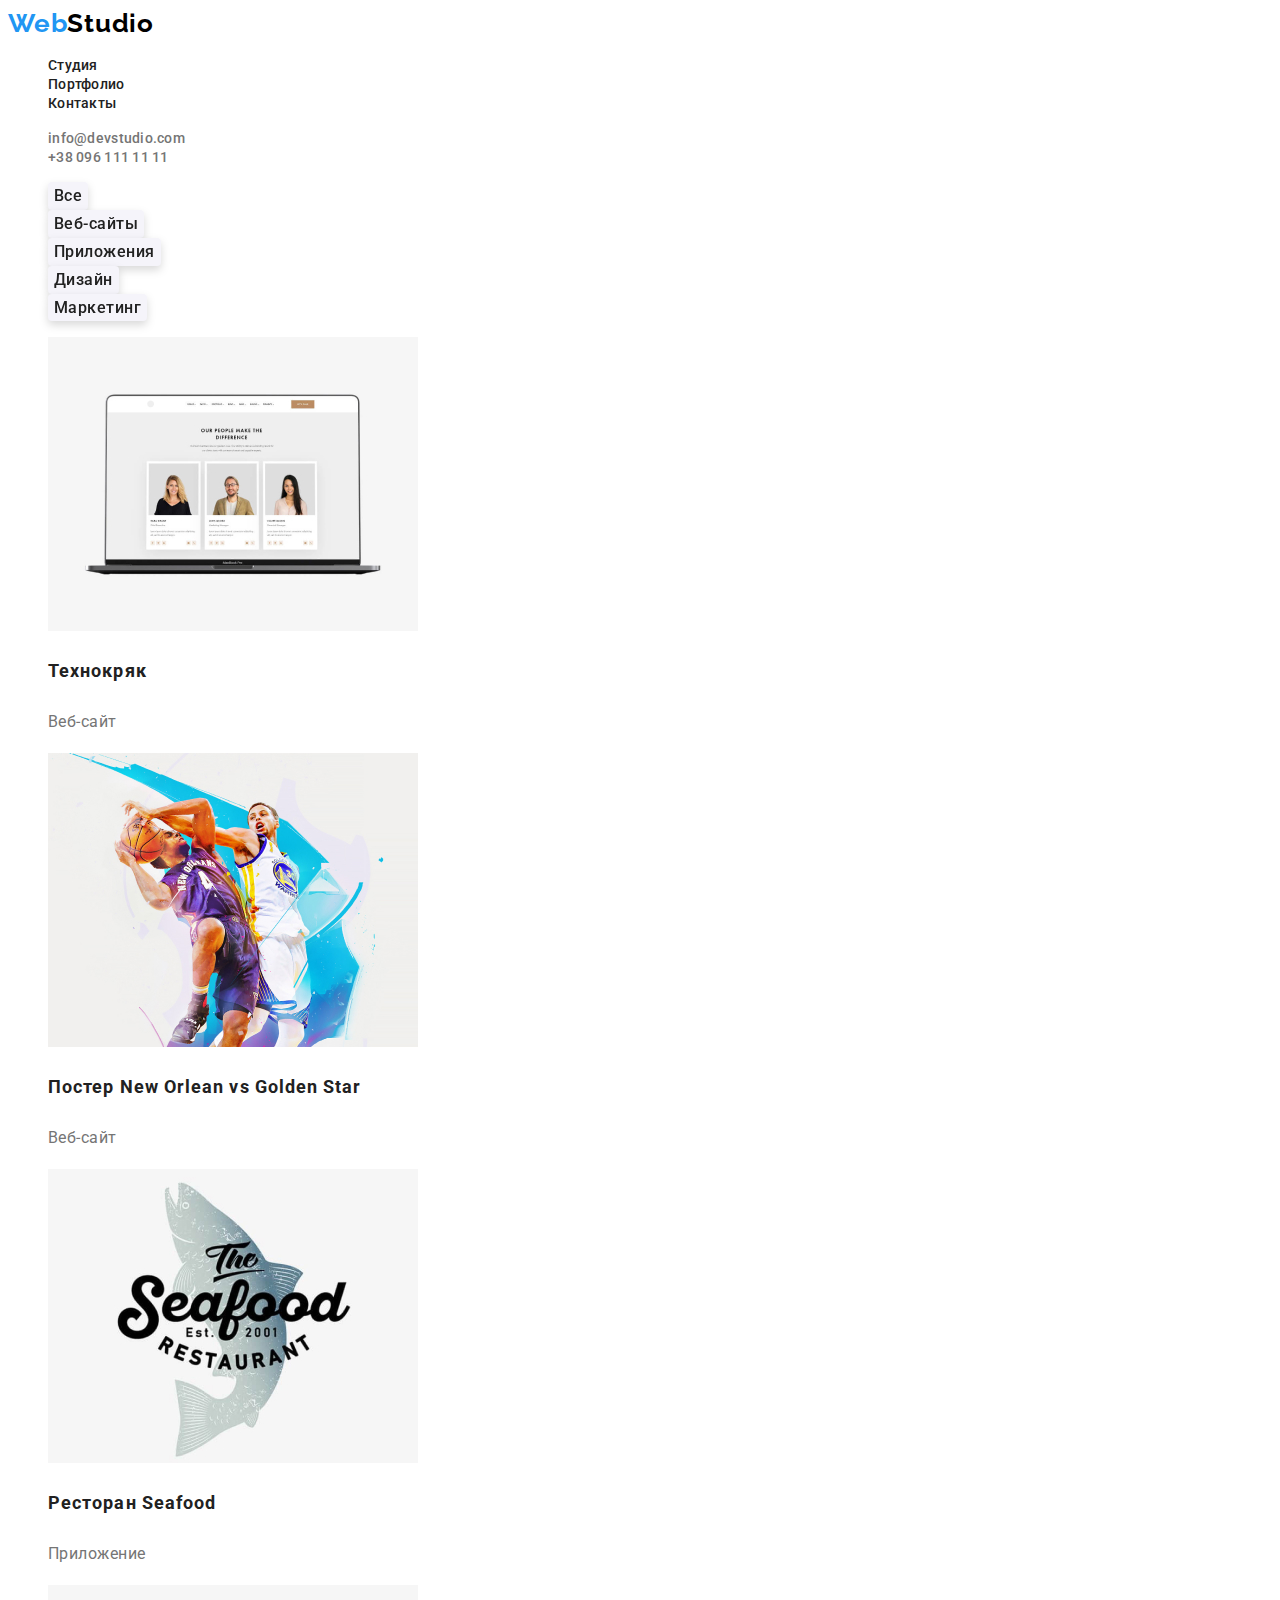
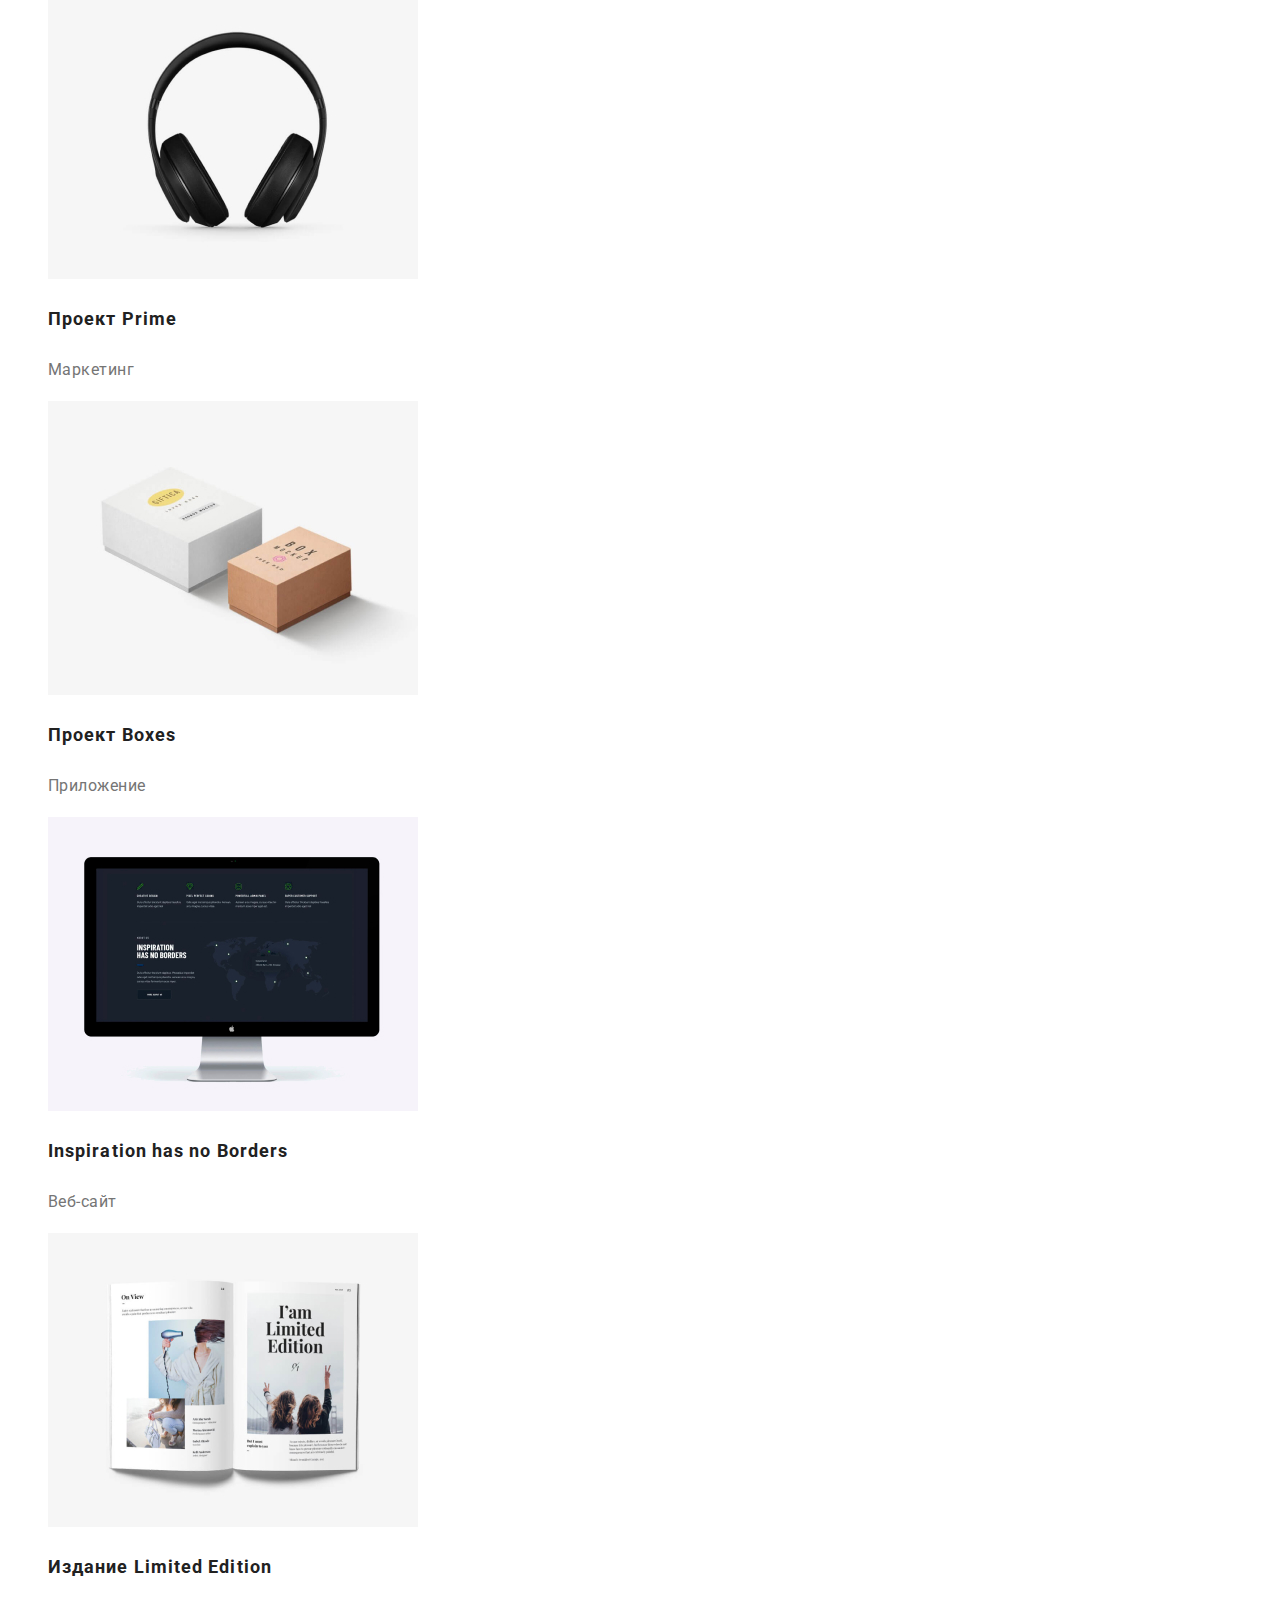
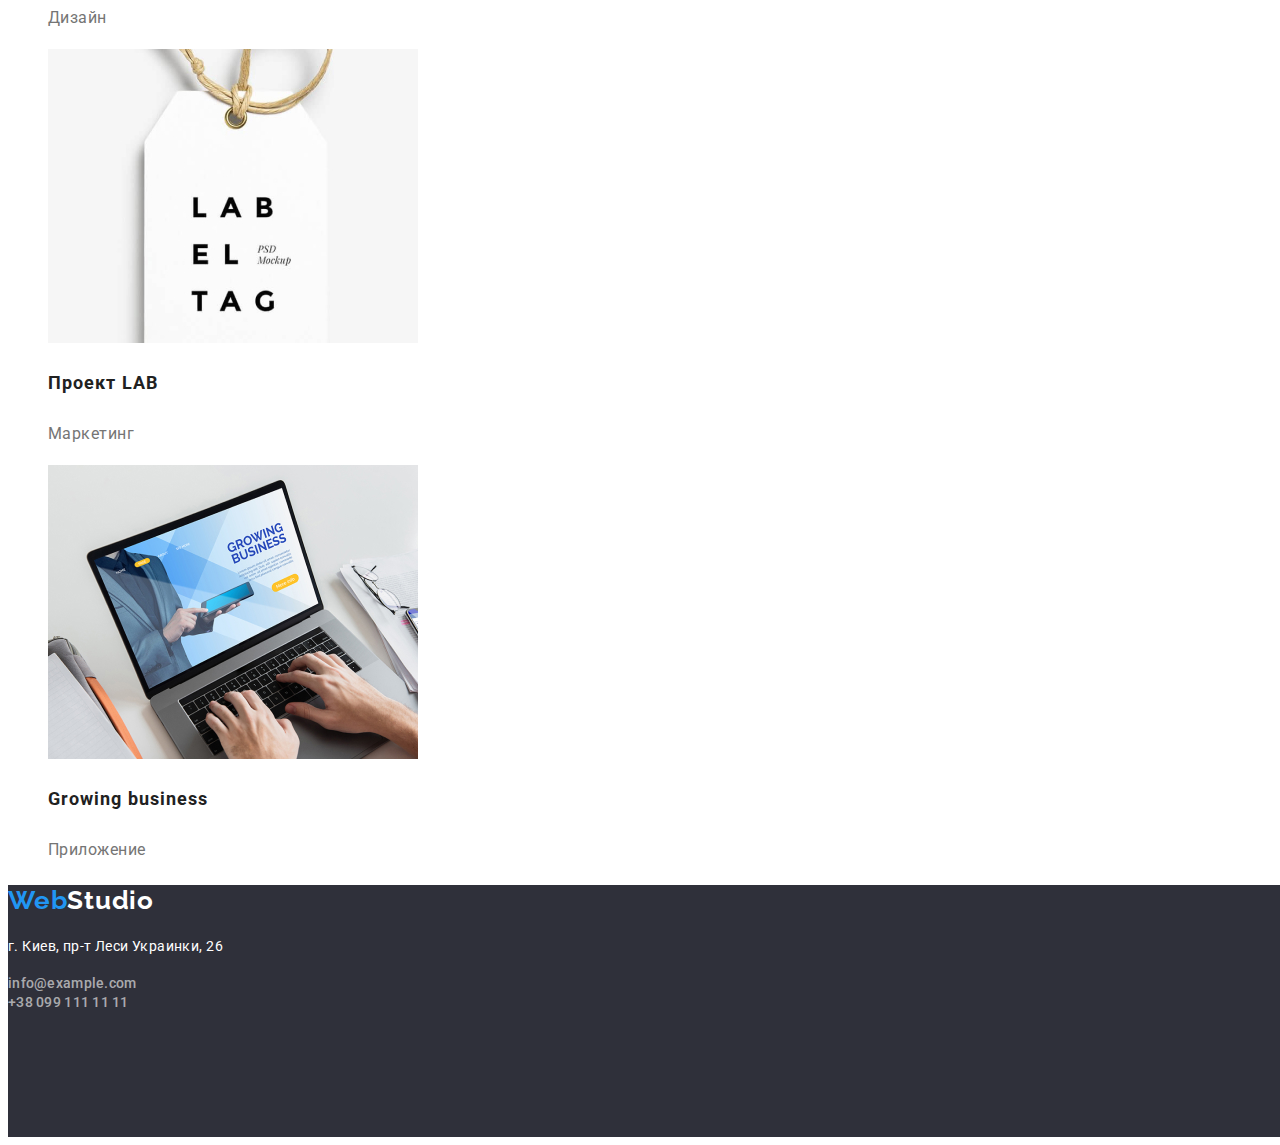
==== portfolio.html @ ca53945d "create homework3 + add cdnjs" ====
<!DOCTYPE html>
<html lang="ru">
<head>
    <meta charset="UTF-8">
    <meta http-equiv="X-UA-Compatible" content="IE=edge">
    <meta name="viewport" content="width=device-width, initial-scale=1.0">
    <title>Portfolio</title>
    <link rel="preconnect" href="https://fonts.gstatic.com">
    <link rel="preconnect" href="https://fonts.gstatic.com">
    <link href="https://fonts.googleapis.com/css2?family=Raleway:wght@700&family=Roboto:wght@400;500;700;900&display=swap" rel="stylesheet">
    <link rel="stylesheet" href="./css/styles.css" />
</head>
<body style="font-family: -apple-system, BlinkMacSystemFont, 'Segoe UI', Roboto !important, Oxygen, Ubuntu, Cantarell, 'Open Sans', 'Helvetica Neue', sans-serif;">
<!--Шапка-->
<header>
    <nav>
        <a href="./index.html" lang="en" rel="" class="text-logo" style="text-decoration: none;"><span class="text-logo-first-three-letter">Web</span>Studio</a>
        <ul>
            <li><a href="./studio.html" class="not-active-link">Студия</a></li>
            <li><a href="./portfolio.html" class="not-active-link">Портфолио</a></li>
            <li><a href="" class="not-active-link">Контакты</a></li>
        </ul>
    </nav>
    <div>
        <ul>
            <li><a href="mailto:info@devstudio.com" class="not-active-email-tel">info@devstudio.com</a></li>
            <li><a href="tel:+380961111111" class="not-active-email-tel">+38 096 111 11 11</a></li>
        </ul>
    </div>
</header>

<main>
<!--Фильтр по направлениям проктов + реализованные проекты-->
        <section>
            <div>
            <h2 class="title-filtr">Фильтр по проектам</h2>
                <ul class="button-projects">
                    <li>
                        <button type="button" class="button-all">Все</button>
                    </li>
                    <li>
                        <button type="button" class="button-web-page">Веб-сайты</button>
                    </li>
                     <li>
                        <button type="button" class="button-app">Приложения</button>
                     </li>
                    <li>
                        <button type="button" class="button-design">Дизайн</button>
                    </li>
                    <li>
                        <button type="button" class="button-marketing">Маркетинг</button>
                    </li>
                </ul>
                </div>
        <div class="projects">
            <h2 class="title-projects">Проекты</h2>
                    <ul>
                        <li>                       
                                <img src="./images/projects/technokray.jpg" alt="Технокрай" width="370" height="294">                       
                                    <h3>Технокряк</h3>
                                    <p>Веб-сайт</p>                   
                        </li>
                        <li>    
                                <img src="./images/projects/nba.jpg" alt="Постер" width="370" height="294">
                                    <h3>Постер <span lang="en"> New Orlean vs Golden Star</span></h3>
                                    <p>Веб-сайт</p>  
                        </li>
                        <li>
                                <img src="./images/projects/restaraunt.jpg" alt="Ресторан" width="370" height="294"> 
                                    <h3>Ресторан <span lang="en"> Seafood </span></h3>
                                    <p>Приложение</p>              
                        </li>
                        <li>
                                <img src="./images/projects/prime.jpg" alt="Проект Prime" width="370" height="294">
                                    <h3>Проект <span lang="en">Prime</span></h3>
                                    <p>Маркетинг</p>
                        </li>
                        <li>
                            <img src="./images/projects/boxes.jpg" alt="Проект Boxes" width="370" height="294">
                                <h3>Проект <span lang="ru">Boxes </span></h3>
                                <p>Приложение</p>
                        </li>
                        <li>
                                <img src="./images/projects/inspiration.jpg" alt="Inspiration has no Borders" width="370" height="294">
                                    <h3 lang="en">Inspiration has no Borders</h3>
                                    <p>Веб-сайт</p>
                        </li>
                        <li>
                                <img src="./images/projects/magazine.jpg" alt="Издание Limited Edition" width="370" height="294">
                                    <h3>Издание <span>Limited Edition </span></h3>
                                    <p>Дизайн</p>
                        </li>
                        <li>
                                <img src="./images/projects/lab.jpg" alt="Проект LAB" width="370" height="294">
                                    <h3>Проект <span lang="en"> LAB </span></h3>
                                    <p>Маркетинг</p>
                        </li>
                            <li>
 
                                    <img src="./images/projects/growingbusiness.jpg" alt="Growing business" width="370" height="294">

                                        <h3 lang="en">Growing business</h3>
                                        <p>Приложение</p>

                            </li>
                    </ul>
            </div>
        </section>
</main>

<footer class="footer-background">
        <h2><a href="index.html" lang="en" rel="" class="text-logo"><span class="text-logo-first-three-letter">Web</span><span class="text-logo-last-letter">Studio</span></a></h2>
        <address>
            <p>г. Киев, пр-т Леси Украинки, 26 <br></p>
            <a href="mailto:info@example.com" class="not-active-email-tel">info@example.com</a> <br>
            <a href="tel:+380991111111" class="not-active-email-tel">+38 099 111 11 11</a>
        </address>
</footer>
</body>
</html>
---- css/styles.css ----
/* First logo letters, background button color: #2196F3; */
/* Main logo color  #000000; */
/* Press link color color: #2196F3; */
/* Link letter color, text, title: #212121; */
/* email link #2196F3; */
/* Telephone color, paragraphes: #757575; */
/* Hero title color: #FFFFFF; */
/* footer email, telephone color color: rgba(255, 255, 255, 0.6); */
/* Hero section, footer background: #2F303A; */
/* not-active button background #F5F4FA */

:root {
  --main-black-color: #212121;
  --active-link: #2196f3;
  --paragraphes-and-contacts: #757575;
  --logo-black: #000000;
  --main-white: #ffffff;
  --footer-head-color-link-tel: rgba(255, 255, 255, 0.6);
  --hero-footer-background: #2f303a;
  --buuton-shodow: rgba(0, 0, 0, 0.15);
  --background-button: #f5f4fa;
}

body {
  font-family: Roboto;
  color: #212121;
}

a {
  text-decoration: none;
}

button:active {
  color: orange;
}

/* non marking list */
ul {
  list-style: none;
}

.title-section-portfolio-and-projects {
  display: none;
}

/* .our-features {
  display: none;
} */

.title-filtr {
  display: none;
}

.title-projects {
  display: none;
}

.text-logo {
  /* position: absolute;
  width: 145px;
  height: 31px;
  left: 215px;
  top: 24px; */

  font-family: Raleway;
  font-style: normal;
  font-weight: bold;
  font-size: 26px;
  line-height: 1.19;
  /* identical to box height */

  letter-spacing: 0.03em;

  color: var(--logo-black);
}

.text-logo-first-three-letter {
  /* width: 145px;
  height: 31px;
  left: 215px;
  top: 24px; */

  font-family: Raleway;
  font-style: normal;
  font-weight: bold;
  font-size: 26px;
  line-height: 1.19;
  /* identical to box height */

  letter-spacing: 0.03em;

  color: var(--active-link);
}

.not-active-link {
  font-family: Roboto;
  font-style: normal;
  font-weight: 500;
  font-size: 14px;
  line-height: 1.14;
  letter-spacing: 0.02em;
  text-decoration: none;
  color: var(--main-black-color);
}
.not-active-link:hover,
.not-active-link:focus {
  color: var(--active-link);
  outline: none;
}

.not-active-email-tel {
  font-family: Roboto;
  font-style: normal;
  font-weight: 500;
  font-size: 14px;
  line-height: 1.14;
  letter-spacing: 0.02em;
  text-decoration: none;
  color: var(--footer-head-color-link-tel);
}

header .not-active-email-tel {
  color: var(--paragraphes-and-contacts);
}

.not-active-email-tel:hover {
  color: var(--active-link);
}

.not-active-email-tel:focus {
  color: var(--active-link);
  outline: none;
}

.hero-title {
  font-family: Roboto;
  font-style: normal;
  font-weight: 900;
  font-size: 44px;
  line-height: 60px;
  /* or 136% */

  text-align: center;
  letter-spacing: 0.06em;
  text-transform: uppercase;

  color: var(--main-white);
}

.hero-background {
  /* position: absolute; */
  width: 1600px;
  height: 600px;
  left: 0px;
  top: 80px;

  background: var(--hero-footer-background);
}

.button-active {
  width: 200px;
  height: 50px;

  background: var(--active-link);
  box-shadow: 0px 4px 4px var(--buuton-shodow);
  border-radius: 4px;
  font-family: Roboto;
  font-style: normal;
  font-weight: bold;
  font-size: 16px;
  line-height: 1.87;
  /* identical to box height, or 187% */

  display: flex;
  align-items: center;
  text-align: center;
  letter-spacing: 0.06em;

  color: var(--main-white);
}

.projects h3 {
  font-family: Roboto;
  font-style: normal;
  font-weight: bold;
  font-size: 18px;
  line-height: 2;
  /* identical to box height, or 200% */

  letter-spacing: 0.06em;

  color: var(--main-black-color);
}

.projects p {
  font-family: Roboto;
  /* font-style: normal; */
  font-weight: normal;
  font-size: 16px;
  line-height: 1.87;
  /* identical to box height, or 187% */

  letter-spacing: 0.03em;

  color: var(--paragraphes-and-contacts);
}

/* Button on the portfolio page */

.button-projects button:hover,
.button-projects button:focus {
  background-color: var(--active-link);
  cursor: pointer;
  color: var(--main-white);
  outline: none;
}

.button-projects button {
  background-color: var(--background-button);
  filter: drop-shadow(0px 4px 4px var(--buuton-shodow));
  border-radius: 4px;
  font-family: Roboto;
  font-style: normal;
  font-weight: 500;
  font-size: 16px;
  line-height: 1.62;
  border-style: none;
  /* identical to box height, or 162% */

  text-align: center;
  letter-spacing: 0.03em;

  color: var(--main-black-color);
}

/* .button-all {
  width: 73px;
  height: 38px;
}
.button-web-page {
  width: 128px;
  height: 38px;
}

.button-app {
  width: 145px;
  height: 38px;
}

.button-design {
  width: 103px;
  height: 38px;
}

.button-marketing {
  width: 130px;
  height: 38px;
} */
. .text-hero-button {
  font-family: Roboto;
  font-style: normal;
  font-weight: bold;
  font-size: 16px;
  line-height: 1.87;
  /* identical to box height, or 187% */

  letter-spacing: 0.06em;

  color: var(--main-white);
}

.our-features h3 {
  font-family: Roboto;
  font-style: normal;
  font-weight: bold;
  font-size: 14px;
  line-height: 1.14;
  letter-spacing: 0.03em;
  text-transform: uppercase;

  color: var(--main-black-color);
}

.title-section-our-features {
  display: none;
}

.text-features p {
  font-family: Roboto;
  /* font-style: normal; */
  font-weight: normal;
  font-size: 14px;
  line-height: 1.71;
  /* or 171% */

  letter-spacing: 0.03em;

  color: var(--paragraphes-and-contacts);
}

.h2-title-main-page {
  font-family: Roboto;
  font-style: normal;
  font-weight: bold;
  font-size: 36px;
  line-height: 1.16;
  text-align: center;
  letter-spacing: 0.03em;

  color: var(--main-black-color);
}

.team h3 {
  font-family: Roboto;
  font-style: normal;
  font-weight: 500;
  font-size: 16px;
  line-height: 1.18;
  /* identical to box height */

  /* text-align: center; */
  letter-spacing: 0.03em;

  color: var(--main-black-color);
}

.team p {
  font-family: Roboto;
  /* font-style: normal; */
  font-weight: normal;
  font-size: 16px;
  line-height: 1.18;
  /* identical to box height */

  /* text-align: center; */
  letter-spacing: 0.03em;

  color: var(--paragraphes-and-contacts);
}

address {
  font-style: normal;
}
address p {
  font-family: Roboto;
  /* font-style: normal; */
  font-weight: normal;
  font-size: 14px;
  line-height: 1.71;
  /* or 171% */

  letter-spacing: 0.03em;

  color: var(--main-white);
}

address a {
  font-family: Roboto;
  font-style: normal;
  font-weight: normal;
  font-size: 14px;
  line-height: 1.71;
  /* or 171% */

  letter-spacing: 0.03em;

  color: var(--footer-head-color-link-tel);
}

.footer-background {
  width: 1600px;
  height: 252px;
  left: 0px;
  top: 2097px;

  background: var(--hero-footer-background);
}

.text-logo-last-letter {
  font-family: Raleway;
  font-style: normal;
  font-weight: bold;
  font-size: 26px;
  line-height: 1.19;
  /* identical to box height */

  letter-spacing: 0.03em;

  color: var(--main-white);
}
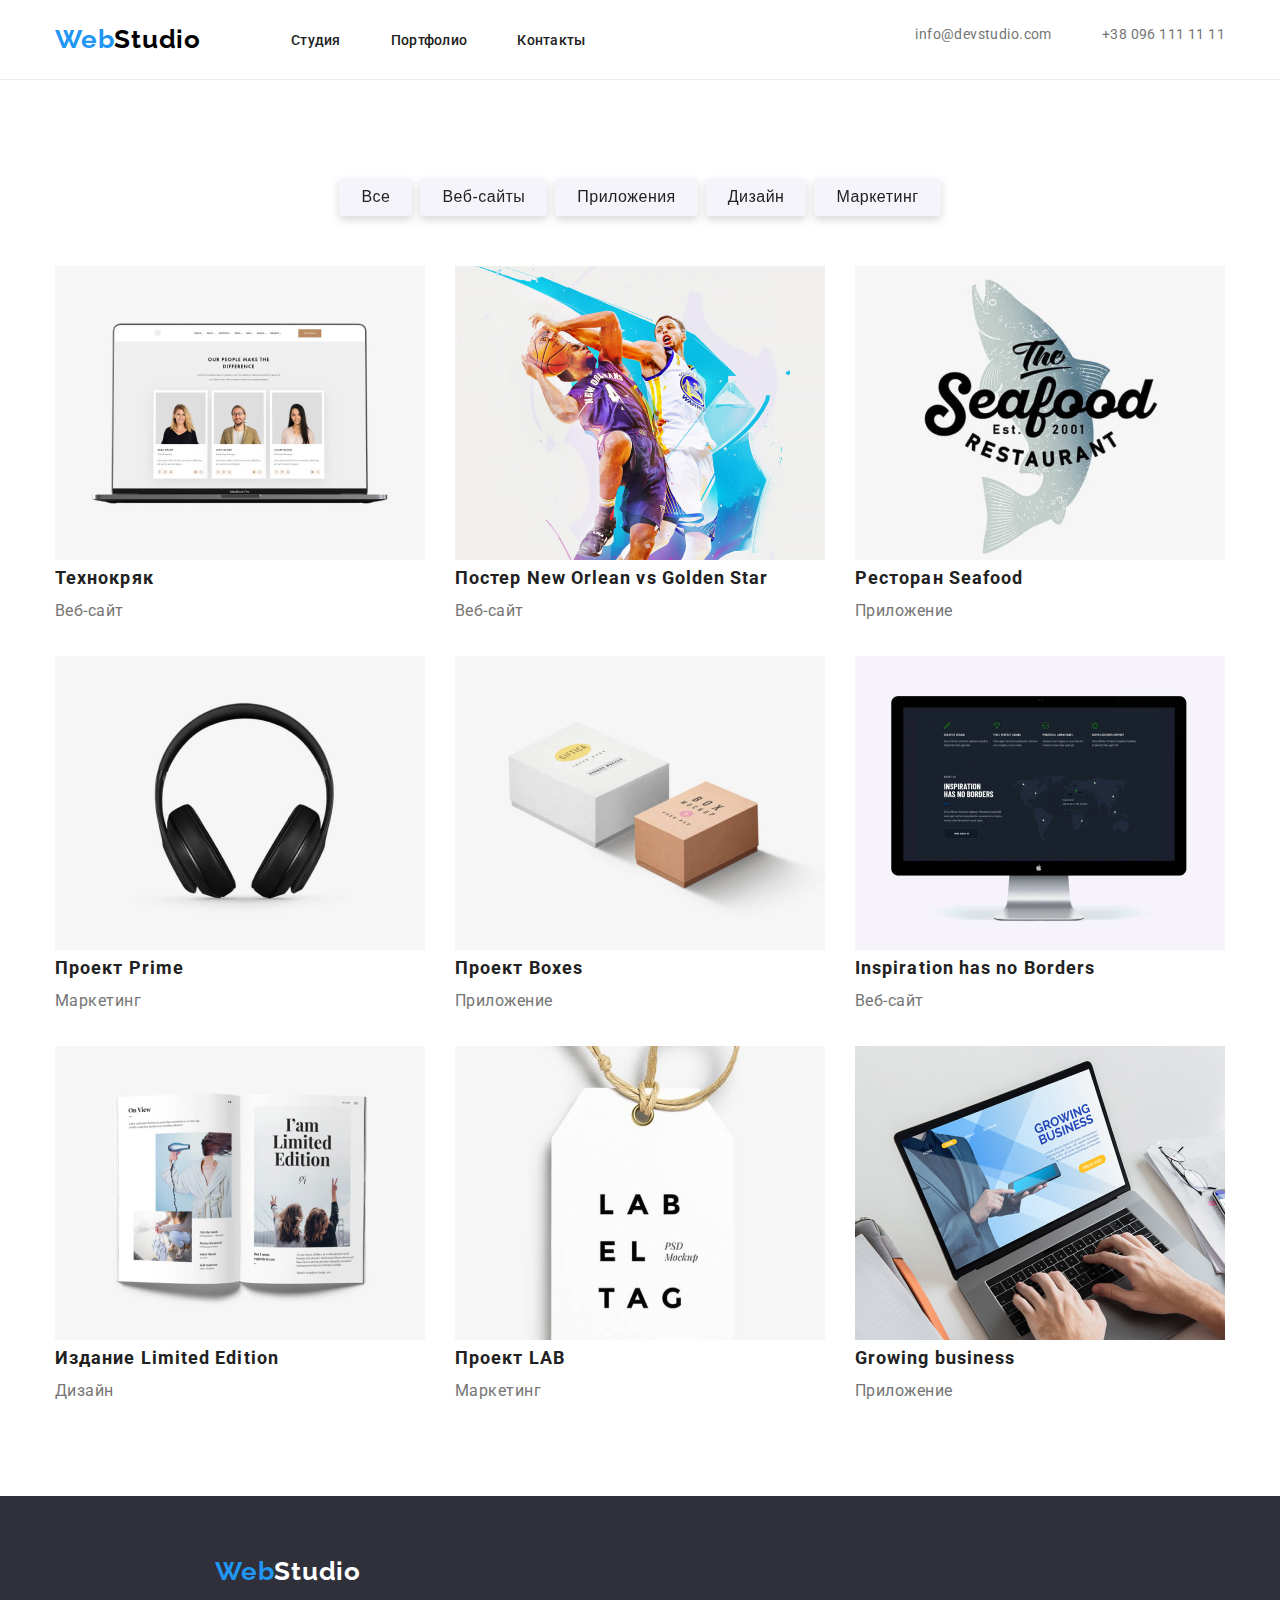
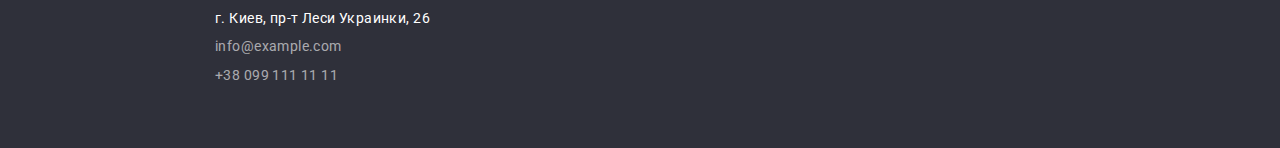
==== commit e4b44f9b: "падинги, маржини, флекс" ====
--- a/portfolio.html
+++ b/portfolio.html
@@ -10,111 +10,116 @@
     <link href="https://fonts.googleapis.com/css2?family=Raleway:wght@700&family=Roboto:wght@400;500;700;900&display=swap" rel="stylesheet">
     <link rel="stylesheet" href="./css/styles.css" />
 </head>
-<body style="font-family: -apple-system, BlinkMacSystemFont, 'Segoe UI', Roboto !important, Oxygen, Ubuntu, Cantarell, 'Open Sans', 'Helvetica Neue', sans-serif;">
+<body>
 <!--Шапка-->
-<header>
-    <nav>
-        <a href="./index.html" lang="en" rel="" class="text-logo" style="text-decoration: none;"><span class="text-logo-first-three-letter">Web</span>Studio</a>
-        <ul>
-            <li><a href="./studio.html" class="not-active-link">Студия</a></li>
-            <li><a href="./portfolio.html" class="not-active-link">Портфолио</a></li>
-            <li><a href="" class="not-active-link">Контакты</a></li>
-        </ul>
-    </nav>
-    <div>
-        <ul>
-            <li><a href="mailto:info@devstudio.com" class="not-active-email-tel">info@devstudio.com</a></li>
-            <li><a href="tel:+380961111111" class="not-active-email-tel">+38 096 111 11 11</a></li>
+<!--Шапка-->
+<header class="header">
+    <div class="container header-container">
+        <nav class="nav-container">
+            <a href="./index.html" lang="en" target="" rel="" class="logo logo-container"><span
+                    class="logo logo-start">Web</span>Studio</a>
+            <ul class="contact-container">
+                <li class="link-nav-item"><a href="./studio.html" class="link-nav">Студия</a></li>
+                <li class="link-nav-item"><a href="./portfolio.html" class="link-nav">Портфолио</a></li>
+                <li class="link-nav-item"><a href="" class="link-nav">Контакты</a></li>
+            </ul>
+        </nav>
+        <ul class="contact-container">
+            <li class="link-mail"><a href="mailto:info@devstudio.com" class="link-mail-tel top">info@devstudio.com</a>
+            </li>
+            <li><a href="tel:+380961111111" class="link-mail-tel top">+38 096 111 11 11</a></li>
         </ul>
     </div>
 </header>
 
 <main>
 <!--Фильтр по направлениям проктов + реализованные проекты-->
-        <section>
-            <div>
-            <h2 class="title-filtr">Фильтр по проектам</h2>
-                <ul class="button-projects">
-                    <li>
-                        <button type="button" class="button-all">Все</button>
+    <section class="projects-section">
+        <div class="container">
+            <h2 class="title-projects">Реализованные проекты</h2>
+                <ul class="projects-select">
+                    <li class="projects-btn-link">
+                     <button type="button" class="projects-button">Все</button>
                     </li>
-                    <li>
-                        <button type="button" class="button-web-page">Веб-сайты</button>
+                    <li class="projects-btn-link">
+                        <button type="button"class="projects-button">Веб-сайты</button>
                     </li>
-                     <li>
-                        <button type="button" class="button-app">Приложения</button>
-                     </li>
-                    <li>
-                        <button type="button" class="button-design">Дизайн</button>
+                    <li class="projects-btn-link">
+                        <button type="button"class="projects-button">Приложения</button>
                     </li>
-                    <li>
-                        <button type="button" class="button-marketing">Маркетинг</button>
+                    <li class="projects-btn-link">
+                        <button type="button"class="projects-button">Дизайн</button>
+                    </li>
+                    <li class="projects-btn-link">
+                        <button type="button"class="projects-button">Маркетинг</button>
                     </li>
                 </ul>
-                </div>
-        <div class="projects">
-            <h2 class="title-projects">Проекты</h2>
-                    <ul>
-                        <li>                       
-                                <img src="./images/projects/technokray.jpg" alt="Технокрай" width="370" height="294">                       
-                                    <h3>Технокряк</h3>
-                                    <p>Веб-сайт</p>                   
+        </div>
+        <div class="container projects">
+                <ul class="portfolio-projects">
+                    <li class="portfolio-projects-link">                       
+                        <img src="./images/projects/technokray.jpg" alt="Технокрай" width="370" height="294">                       
+                        <h3>Технокряк</h3>
+                        <p>Веб-сайт</p>                   
+                    </li>
+                    <li class="portfolio-projects-link">    
+                        <img src="./images/projects/nba.jpg" alt="Постер" width="370" height="294">
+                        <h3>Постер <span lang="en"> New Orlean vs Golden Star</span></h3>
+                        <p>Веб-сайт</p>  
+                    </li>
+                    <li class="portfolio-projects-link">
+                        <img src="./images/projects/restaraunt.jpg" alt="Ресторан" width="370" height="294"> 
+                        <h3>Ресторан <span lang="en"> Seafood </span></h3>
+                        <p>Приложение</p>              
+                    </li>
+                    <li class="portfolio-projects-link">
+                            <img src="./images/projects/prime.jpg" alt="Проект Prime" width="370" height="294">
+                                <h3>Проект <span lang="en">Prime</span></h3>
+                                <p>Маркетинг</p>
+                    </li>
+                    <li class="portfolio-projects-link">
+                        <img src="./images/projects/boxes.jpg" alt="Проект Boxes" width="370" height="294">
+                            <h3>Проект <span lang="ru">Boxes </span></h3>
+                            <p>Приложение</p>
+                    </li>
+                    <li class="portfolio-projects-link">
+                            <img src="./images/projects/inspiration.jpg" alt="Inspiration has no Borders" width="370" height="294">
+                                <h3 lang="en">Inspiration has no Borders</h3>
+                                <p>Веб-сайт</p>
+                    </li>
+                    <li class="portfolio-projects-link">
+                            <img src="./images/projects/magazine.jpg" alt="Издание Limited Edition" width="370" height="294">
+                                <h3>Издание <span>Limited Edition </span></h3>
+                                <p>Дизайн</p>
+                    </li>
+                    <li class="portfolio-projects-link">
+                            <img src="./images/projects/lab.jpg" alt="Проект LAB" width="370" height="294">
+                                <h3>Проект <span lang="en"> LAB </span></h3>
+                                <p>Маркетинг</p>
+                    </li>
+                        <li class="portfolio-projects-link">
+
+                                <img src="./images/projects/growingbusiness.jpg" alt="Growing business" width="370" height="294">
+
+                                    <h3 lang="en">Growing business</h3>
+                                    <p>Приложение</p>
+
                         </li>
-                        <li>    
-                                <img src="./images/projects/nba.jpg" alt="Постер" width="370" height="294">
-                                    <h3>Постер <span lang="en"> New Orlean vs Golden Star</span></h3>
-                                    <p>Веб-сайт</p>  
-                        </li>
-                        <li>
-                                <img src="./images/projects/restaraunt.jpg" alt="Ресторан" width="370" height="294"> 
-                                    <h3>Ресторан <span lang="en"> Seafood </span></h3>
-                                    <p>Приложение</p>              
-                        </li>
-                        <li>
-                                <img src="./images/projects/prime.jpg" alt="Проект Prime" width="370" height="294">
-                                    <h3>Проект <span lang="en">Prime</span></h3>
-                                    <p>Маркетинг</p>
-                        </li>
-                        <li>
-                            <img src="./images/projects/boxes.jpg" alt="Проект Boxes" width="370" height="294">
-                                <h3>Проект <span lang="ru">Boxes </span></h3>
-                                <p>Приложение</p>
-                        </li>
-                        <li>
-                                <img src="./images/projects/inspiration.jpg" alt="Inspiration has no Borders" width="370" height="294">
-                                    <h3 lang="en">Inspiration has no Borders</h3>
-                                    <p>Веб-сайт</p>
-                        </li>
-                        <li>
-                                <img src="./images/projects/magazine.jpg" alt="Издание Limited Edition" width="370" height="294">
-                                    <h3>Издание <span>Limited Edition </span></h3>
-                                    <p>Дизайн</p>
-                        </li>
-                        <li>
-                                <img src="./images/projects/lab.jpg" alt="Проект LAB" width="370" height="294">
-                                    <h3>Проект <span lang="en"> LAB </span></h3>
-                                    <p>Маркетинг</p>
-                        </li>
-                            <li>
- 
-                                    <img src="./images/projects/growingbusiness.jpg" alt="Growing business" width="370" height="294">
-
-                                        <h3 lang="en">Growing business</h3>
-                                        <p>Приложение</p>
-
-                            </li>
-                    </ul>
-            </div>
-        </section>
+                </ul>
+        </div>
+    </section>
 </main>
 
-<footer class="footer-background">
-        <h2><a href="index.html" lang="en" rel="" class="text-logo"><span class="text-logo-first-three-letter">Web</span><span class="text-logo-last-letter">Studio</span></a></h2>
-        <address>
+<footer class="footer">
+    <div class="container">
+        <h2 class="logo-footer"> <a href="./index.html" lang="en" target="" rel="" class="logo"><span
+                    class="logo logo-start">Web</span><span class="logo logo-finish">Studio</span></a></h2>
+        <address class="adress-footer">
             <p>г. Киев, пр-т Леси Украинки, 26 <br></p>
-            <a href="mailto:info@example.com" class="not-active-email-tel">info@example.com</a> <br>
-            <a href="tel:+380991111111" class="not-active-email-tel">+38 099 111 11 11</a>
+            <a href="mailto:info@example.com" class="link-mail-tel">info@example.com</a>
+            <a href="tel:+380991111111" class="link-mail-tel-footer">+38 099 111 11 11</a>
         </address>
+    </div>
 </footer>
 </body>
 </html>--- a/css/styles.css
+++ b/css/styles.css
@@ -9,6 +9,46 @@
 /* Hero section, footer background: #2F303A; */
 /* not-active button background #F5F4FA */
 
+html {
+  box-sizing: border-box;
+}
+
+*,
+*::before,
+*::after {
+  box-sizing: inherit;
+}
+
+.container {
+  width: 1200px;
+  margin: 0px auto;
+  padding-left: 15px;
+  padding-right: 15px;
+}
+
+.section {
+  padding-top: 94px;
+  padding-bottom: 94px;
+}
+
+h1,
+h2,
+h3,
+h4,
+p,
+ul,
+li {
+  margin-top: 0;
+  margin-bottom: 0;
+  padding-top: 0;
+  padding-bottom: 0;
+  padding-left: 0;
+}
+
+img {
+  display: block;
+}
+
 :root {
   --main-black-color: #212121;
   --active-link: #2196f3;
@@ -19,81 +59,77 @@
   --hero-footer-background: #2f303a;
   --buuton-shodow: rgba(0, 0, 0, 0.15);
   --background-button: #f5f4fa;
+  --secondary-font-family: "Raleway";
+  --secondary-background-color: #f5f4fa;
 }
 
 body {
-  font-family: Roboto;
+  font-family: Roboto, sans-serif;
   color: #212121;
+  margin: 0;
 }
 
 a {
   text-decoration: none;
 }
 
-button:active {
-  color: orange;
-}
-
-/* non marking list */
 ul {
   list-style: none;
 }
 
-.title-section-portfolio-and-projects {
-  display: none;
-}
-
-/* .our-features {
-  display: none;
-} */
-
-.title-filtr {
-  display: none;
-}
-
 .title-projects {
   display: none;
 }
 
-.text-logo {
-  /* position: absolute;
-  width: 145px;
-  height: 31px;
-  left: 215px;
-  top: 24px; */
-
-  font-family: Raleway;
+/* ============================================= Logo================================================= */
+.logo {
+  font-family: var(--secondary-font-family);
   font-style: normal;
   font-weight: bold;
   font-size: 26px;
   line-height: 1.19;
-  /* identical to box height */
-
-  letter-spacing: 0.03em;
-
+  letter-spacing: 0.03em;
   color: var(--logo-black);
 }
 
-.text-logo-first-three-letter {
-  /* width: 145px;
-  height: 31px;
-  left: 215px;
-  top: 24px; */
-
-  font-family: Raleway;
-  font-style: normal;
-  font-weight: bold;
-  font-size: 26px;
-  line-height: 1.19;
-  /* identical to box height */
-
-  letter-spacing: 0.03em;
-
+.logo-container {
+  margin-right: 90px;
+}
+
+.logo.logo-start {
   color: var(--active-link);
 }
 
-.not-active-link {
-  font-family: Roboto;
+.logo.logo-finish {
+  color: var(--main-white);
+}
+/* ===========================================Хедер навигация=================================== */
+.header-container {
+  display: flex;
+  align-items: center;
+}
+
+header {
+  padding-top: 24px;
+  padding-bottom: 24px;
+}
+.header {
+  border-bottom-width: 1px;
+  border-bottom-style: solid;
+  border-bottom-color: #ececec;
+}
+
+.contact-container {
+  display: flex;
+  margin-left: auto;
+}
+
+.nav-container {
+  display: flex;
+  align-items: center;
+}
+
+.link-nav {
   font-style: normal;
   font-weight: 500;
   font-size: 14px;
@@ -101,290 +137,330 @@
   letter-spacing: 0.02em;
   text-decoration: none;
   color: var(--main-black-color);
-}
-.not-active-link:hover,
-.not-active-link:focus {
+  padding-top: 10px;
+  padding-bottom: 10px;
+}
+
+.link-nav-item:not(:last-child) {
+  margin-right: 50px;
+}
+
+.link-nav:hover,
+.link-nav:focus {
   color: var(--active-link);
   outline: none;
 }
 
-.not-active-email-tel {
-  font-family: Roboto;
-  font-style: normal;
-  font-weight: 500;
+/* ==========================================Линки на почту и телефон================================== */
+.link-mail-tel {
+  font-style: normal;
+  font-weight: normal;
   font-size: 14px;
   line-height: 1.14;
-  letter-spacing: 0.02em;
+  letter-spacing: 0.03em;
   text-decoration: none;
   color: var(--footer-head-color-link-tel);
 }
 
-header .not-active-email-tel {
+.link-mail-tel.top {
   color: var(--paragraphes-and-contacts);
 }
 
-.not-active-email-tel:hover {
-  color: var(--active-link);
-}
-
-.not-active-email-tel:focus {
+.link-mail-tel:hover,
+.link-mail-tel:focus {
   color: var(--active-link);
   outline: none;
 }
 
+.link-mail {
+  margin-right: 50px;
+}
+/* =============================================Герой==================================================== */
+.hero {
+  padding-top: 200px;
+  padding-bottom: 200px;
+  background: var(--hero-footer-background);
+  text-align: center;
+  width: 1600px;
+}
+
 .hero-title {
-  font-family: Roboto;
   font-style: normal;
   font-weight: 900;
   font-size: 44px;
-  line-height: 60px;
-  /* or 136% */
-
+  line-height: 1.36;
   text-align: center;
   letter-spacing: 0.06em;
   text-transform: uppercase;
-
   color: var(--main-white);
 }
 
-.hero-background {
-  /* position: absolute; */
-  width: 1600px;
-  height: 600px;
-  left: 0px;
-  top: 80px;
-
-  background: var(--hero-footer-background);
-}
-
+/* ==========================================Кнопка героя===================================================== */
 .button-active {
-  width: 200px;
-  height: 50px;
-
   background: var(--active-link);
-  box-shadow: 0px 4px 4px var(--buuton-shodow);
+  border: none;
+  display: block;
   border-radius: 4px;
-  font-family: Roboto;
   font-style: normal;
   font-weight: bold;
   font-size: 16px;
   line-height: 1.87;
-  /* identical to box height, or 187% */
-
-  display: flex;
+  letter-spacing: 0.06em;
+  color: var(--main-white);
+  padding: 10px 32px;
+  margin: 30px auto;
+}
+
+/* ============================================Наши приемущества============================================= */
+.features-list {
+  display: flex;
+  /* margin-top: -30px;
+  margin-left: -30px; */
+  /* flex-wrap: wrap; */
+}
+
+.features-list-item:not(:last-child) {
+  margin-right: 30px;
+  /* margin-top: 30px; */
+  /* flex-basis: calc ((100% - 120px)/ 4); */
+}
+
+.features-list-item > h3 {
+  margin-bottom: 10px;
+}
+
+.features-section {
+  padding-bottom: 94px;
+}
+
+.our-features h3 {
+  font-style: normal;
+  font-weight: bold;
+  font-size: 14px;
+  line-height: 1.14;
+  letter-spacing: 0.03em;
+  text-transform: uppercase;
+  color: var(--main-black-color);
+}
+
+.title-our-features {
+  display: none;
+}
+
+.features-list p {
+  font-weight: normal;
+  font-size: 14px;
+  line-height: 1.72;
+  letter-spacing: 0.03em;
+  color: var(--paragraphes-and-contacts);
+}
+
+.features-p {
+  /* display: inline-block; */
+  width: 270px;
+}
+
+/* ========================================Чем мы занимаемся=============================================== */
+.img-list {
+  display: flex;
+}
+
+.img-list-item {
+  justify-content: space-between;
+}
+
+.img-list-item:not(:last-child) {
+  margin-right: 30px;
+}
+
+.what-we-do,
+.our-team {
+  font-style: normal;
+  font-weight: bold;
+  font-size: 36px;
+  line-height: 1.16;
+  text-align: center;
+  letter-spacing: 0.03em;
+  color: var(--main-black-color);
+  margin-bottom: 50px;
+}
+
+/* =======================================Наша команда======================================================== */
+.team-section {
+  background-color: var(--secondary-background-color);
+}
+
+.team-list h3 {
+  font-style: normal;
+  font-weight: 500;
+  font-size: 16px;
+  line-height: 1.18;
+  letter-spacing: 0.03em;
+  color: var(--main-black-color);
+}
+
+.team-list p {
+  font-weight: normal;
+  font-size: 16px;
+  line-height: 1.18;
+  letter-spacing: 0.03em;
+  color: var(--paragraphes-and-contacts);
+}
+
+.team-list {
+  display: flex;
+  margin-top: -30px;
+  margin-left: -30px;
+  flex-wrap: wrap;
+}
+
+.team-list-member {
+  margin-left: 30px;
+  margin-top: 30px;
+  flex-basis: calc((100% - 120px) / 4);
+}
+
+.team-member {
+  display: flex;
+  flex-direction: column;
+  justify-content: center;
+  background-color: var(--main-white);
+  padding-right: auto;
+  padding-left: auto;
+  padding-top: 30px;
+  padding-bottom: 30px;
+  box-shadow: 0px 4px 4px rgba(0, 0, 0, 0.25);
+  border-bottom-right-radius: 4px;
+  border-bottom-left-radius: 4px;
   align-items: center;
-  text-align: center;
-  letter-spacing: 0.06em;
-
+}
+.team-member h3 {
+  margin-bottom: 10px;
+}
+
+.team-photo {
+  background: #f5f4fa;
+  border-bottom: none;
+  box-shadow: 0px 4px 4px rgba(0, 0, 0, 0.25);
+}
+
+/* ==========================================Адресса===================================================== */
+
+address {
+  font-style: normal;
+}
+address p {
+  font-weight: normal;
+  font-size: 14px;
+  line-height: 1.71;
+  letter-spacing: 0.03em;
   color: var(--main-white);
 }
 
+address a {
+  font-style: normal;
+  font-weight: normal;
+  font-size: 14px;
+  line-height: 1.71;
+  letter-spacing: 0.03em;
+  color: var(--footer-head-color-link-tel);
+}
+
+/* =======================================Портфолио страничка проекты======================================= */
+.projects-section {
+  padding-top: 98px;
+  padding-bottom: 90px;
+}
+
 .projects h3 {
-  font-family: Roboto;
   font-style: normal;
   font-weight: bold;
   font-size: 18px;
   line-height: 2;
-  /* identical to box height, or 200% */
-
   letter-spacing: 0.06em;
-
   color: var(--main-black-color);
 }
 
 .projects p {
-  font-family: Roboto;
-  /* font-style: normal; */
   font-weight: normal;
   font-size: 16px;
   line-height: 1.87;
-  /* identical to box height, or 187% */
-
-  letter-spacing: 0.03em;
-
+  letter-spacing: 0.03em;
   color: var(--paragraphes-and-contacts);
 }
 
-/* Button on the portfolio page */
-
-.button-projects button:hover,
-.button-projects button:focus {
+.portfolio-projects {
+  display: flex;
+  flex-wrap: wrap;
+  margin-top: -30px;
+  margin-left: -30px;
+}
+
+.portfolio-projects-link {
+  margin-top: 30px;
+  margin-left: 30px;
+  flex-basis: calc ((100% - 90px) / 3);
+}
+
+/*==============================================Кнопки на страничке портфолио=============================== */
+.projects-select {
+  display: flex;
+  flex-wrap: wrap;
+  margin-left: -8px;
+  margin-top: -8px;
+  justify-content: center;
+  margin-bottom: 50px;
+}
+
+.projects-btn-link {
+  flex-basis: calc ((100% - 40px) / 5);
+  margin-left: 8px;
+  margin-top: 8px;
+}
+
+.projects-button {
+  padding-right: 22px;
+  padding-left: 22px;
+  padding-top: 6px;
+  padding-bottom: 6px;
+  background-color: var(--background-button);
+  filter: drop-shadow(0px 4px 4px var(--buuton-shodow));
+  border-radius: 4px;
+  font-style: normal;
+  font-weight: 500;
+  font-size: 16px;
+  line-height: 1.62;
+  border-style: none;
+  letter-spacing: 0.03em;
+  color: var(--main-black-color);
+}
+
+.projects-select button:hover,
+.projects-select button:focus {
   background-color: var(--active-link);
   cursor: pointer;
   color: var(--main-white);
   outline: none;
 }
 
-.button-projects button {
-  background-color: var(--background-button);
-  filter: drop-shadow(0px 4px 4px var(--buuton-shodow));
-  border-radius: 4px;
-  font-family: Roboto;
-  font-style: normal;
-  font-weight: 500;
-  font-size: 16px;
-  line-height: 1.62;
-  border-style: none;
-  /* identical to box height, or 162% */
-
-  text-align: center;
-  letter-spacing: 0.03em;
-
-  color: var(--main-black-color);
-}
-
-/* .button-all {
-  width: 73px;
-  height: 38px;
-}
-.button-web-page {
-  width: 128px;
-  height: 38px;
-}
-
-.button-app {
-  width: 145px;
-  height: 38px;
-}
-
-.button-design {
-  width: 103px;
-  height: 38px;
-}
-
-.button-marketing {
-  width: 130px;
-  height: 38px;
-} */
-. .text-hero-button {
-  font-family: Roboto;
-  font-style: normal;
-  font-weight: bold;
-  font-size: 16px;
-  line-height: 1.87;
-  /* identical to box height, or 187% */
-
-  letter-spacing: 0.06em;
-
-  color: var(--main-white);
-}
-
-.our-features h3 {
-  font-family: Roboto;
-  font-style: normal;
-  font-weight: bold;
-  font-size: 14px;
-  line-height: 1.14;
-  letter-spacing: 0.03em;
-  text-transform: uppercase;
-
-  color: var(--main-black-color);
-}
-
-.title-section-our-features {
-  display: none;
-}
-
-.text-features p {
-  font-family: Roboto;
-  /* font-style: normal; */
-  font-weight: normal;
-  font-size: 14px;
-  line-height: 1.71;
-  /* or 171% */
-
-  letter-spacing: 0.03em;
-
-  color: var(--paragraphes-and-contacts);
-}
-
-.h2-title-main-page {
-  font-family: Roboto;
-  font-style: normal;
-  font-weight: bold;
-  font-size: 36px;
-  line-height: 1.16;
-  text-align: center;
-  letter-spacing: 0.03em;
-
-  color: var(--main-black-color);
-}
-
-.team h3 {
-  font-family: Roboto;
-  font-style: normal;
-  font-weight: 500;
-  font-size: 16px;
-  line-height: 1.18;
-  /* identical to box height */
-
-  /* text-align: center; */
-  letter-spacing: 0.03em;
-
-  color: var(--main-black-color);
-}
-
-.team p {
-  font-family: Roboto;
-  /* font-style: normal; */
-  font-weight: normal;
-  font-size: 16px;
-  line-height: 1.18;
-  /* identical to box height */
-
-  /* text-align: center; */
-  letter-spacing: 0.03em;
-
-  color: var(--paragraphes-and-contacts);
-}
-
-address {
-  font-style: normal;
-}
-address p {
-  font-family: Roboto;
-  /* font-style: normal; */
-  font-weight: normal;
-  font-size: 14px;
-  line-height: 1.71;
-  /* or 171% */
-
-  letter-spacing: 0.03em;
-
-  color: var(--main-white);
-}
-
-address a {
-  font-family: Roboto;
-  font-style: normal;
-  font-weight: normal;
-  font-size: 14px;
-  line-height: 1.71;
-  /* or 171% */
-
-  letter-spacing: 0.03em;
-
-  color: var(--footer-head-color-link-tel);
-}
-
-.footer-background {
+/* ==================================================Подвал========================================================== */
+.footer {
+  padding-top: 60px;
+  padding-bottom: 60px;
+  background: var(--hero-footer-background);
   width: 1600px;
-  height: 252px;
-  left: 0px;
-  top: 2097px;
-
-  background: var(--hero-footer-background);
-}
-
-.text-logo-last-letter {
-  font-family: Raleway;
-  font-style: normal;
-  font-weight: bold;
-  font-size: 26px;
-  line-height: 1.19;
-  /* identical to box height */
-
-  letter-spacing: 0.03em;
-
-  color: var(--main-white);
-}
+}
+
+.logo-footer {
+  margin-bottom: 20px;
+}
+
+.adress-footer p,
+.link-mail-tel {
+  margin-bottom: 9px;
+  display: block;
+}
+
+.link-mail-tel-footer {
+  display: block;
+}
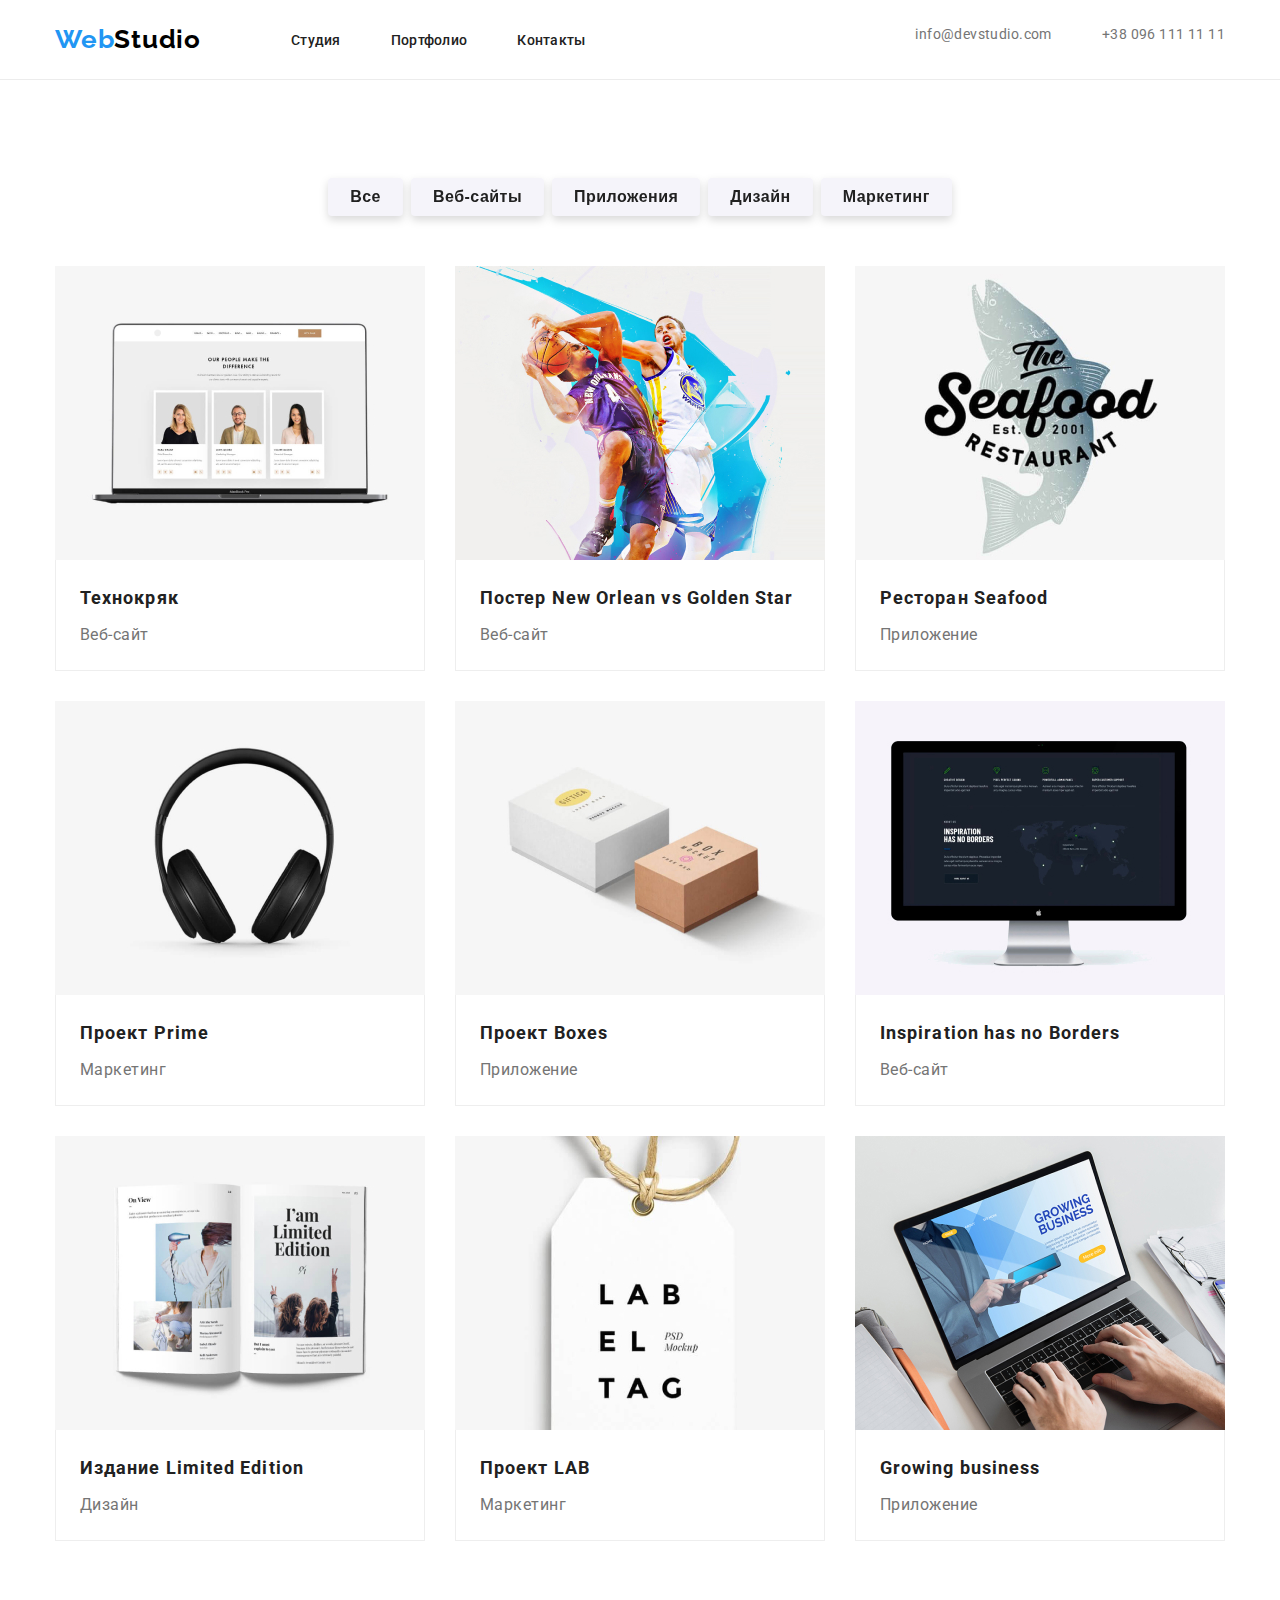
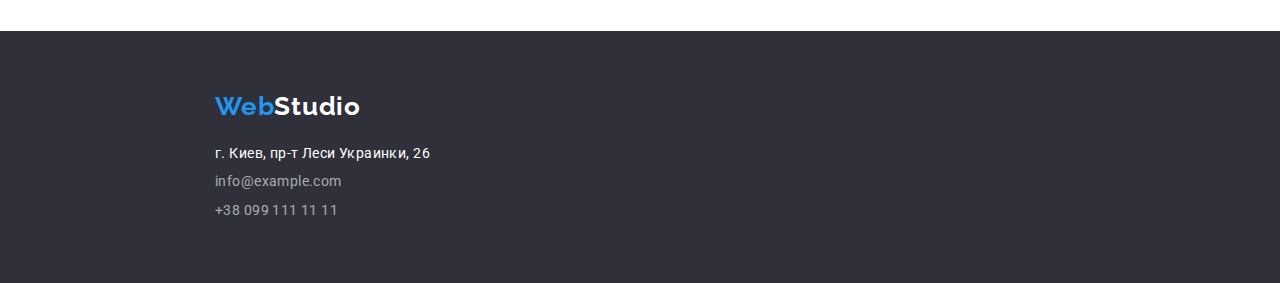
==== commit 3e95bb8f: "портфолио страничка" ====
--- a/portfolio.html
+++ b/portfolio.html
@@ -59,51 +59,67 @@
                 <ul class="portfolio-projects">
                     <li class="portfolio-projects-link">                       
                         <img src="./images/projects/technokray.jpg" alt="Технокрай" width="370" height="294">                       
-                        <h3>Технокряк</h3>
-                        <p>Веб-сайт</p>                   
+                        <div class="portfolio-name">
+                            <h3>Технокряк</h3>
+                            <p>Веб-сайт</p>   
+                        </div>
                     </li>
                     <li class="portfolio-projects-link">    
                         <img src="./images/projects/nba.jpg" alt="Постер" width="370" height="294">
-                        <h3>Постер <span lang="en"> New Orlean vs Golden Star</span></h3>
-                        <p>Веб-сайт</p>  
+                        <div class="portfolio-name">
+                            <h3>Постер <span lang="en"> New Orlean vs Golden Star</span></h3>
+                            <p>Веб-сайт</p>  
+                        </div>
                     </li>
                     <li class="portfolio-projects-link">
                         <img src="./images/projects/restaraunt.jpg" alt="Ресторан" width="370" height="294"> 
-                        <h3>Ресторан <span lang="en"> Seafood </span></h3>
-                        <p>Приложение</p>              
+                        <div class="portfolio-name">
+                            <h3>Ресторан <span lang="en"> Seafood </span></h3>
+                            <p>Приложение</p>
+                        </div>
                     </li>
                     <li class="portfolio-projects-link">
                             <img src="./images/projects/prime.jpg" alt="Проект Prime" width="370" height="294">
-                                <h3>Проект <span lang="en">Prime</span></h3>
-                                <p>Маркетинг</p>
+                        <div class="portfolio-name">
+                            <h3>Проект <span lang="en">Prime</span></h3>
+                            <p>Маркетинг</p>
+                        </div>        
                     </li>
                     <li class="portfolio-projects-link">
                         <img src="./images/projects/boxes.jpg" alt="Проект Boxes" width="370" height="294">
+                        <div class="portfolio-name">
                             <h3>Проект <span lang="ru">Boxes </span></h3>
                             <p>Приложение</p>
+                        </div>    
                     </li>
                     <li class="portfolio-projects-link">
                             <img src="./images/projects/inspiration.jpg" alt="Inspiration has no Borders" width="370" height="294">
+                            <div class="portfolio-name">
                                 <h3 lang="en">Inspiration has no Borders</h3>
                                 <p>Веб-сайт</p>
+                            </div>
                     </li>
                     <li class="portfolio-projects-link">
                             <img src="./images/projects/magazine.jpg" alt="Издание Limited Edition" width="370" height="294">
+                            <div class="portfolio-name">
                                 <h3>Издание <span>Limited Edition </span></h3>
                                 <p>Дизайн</p>
+                            </div>
                     </li>
                     <li class="portfolio-projects-link">
                             <img src="./images/projects/lab.jpg" alt="Проект LAB" width="370" height="294">
+                            <div class="portfolio-name">
                                 <h3>Проект <span lang="en"> LAB </span></h3>
                                 <p>Маркетинг</p>
+                            </div>
                     </li>
                         <li class="portfolio-projects-link">
 
                                 <img src="./images/projects/growingbusiness.jpg" alt="Growing business" width="370" height="294">
-
+                                <div class="portfolio-name">
                                     <h3 lang="en">Growing business</h3>
                                     <p>Приложение</p>
-
+                                </div>
                         </li>
                 </ul>
         </div>
--- a/css/styles.css
+++ b/css/styles.css
@@ -61,6 +61,7 @@
   --background-button: #f5f4fa;
   --secondary-font-family: "Raleway";
   --secondary-background-color: #f5f4fa;
+  --border: #eeeeee;
 }
 
 body {
@@ -372,6 +373,26 @@
   padding-bottom: 90px;
 }
 
+.portfolio-name {
+  padding-top: 20px;
+  padding-bottom: 20px;
+  padding-right: 24px;
+  padding-left: 24px;
+  border-right-width: 1px;
+  border-right-style: solid;
+  border-right-color: var(--border);
+  border-left-width: 1px;
+  border-left-style: solid;
+  border-left-color: var(--border);
+  border-bottom-width: 1px;
+  border-bottom-style: solid;
+  border-bottom-color: var(--border);
+}
+
+.portfolio-name h3 {
+  margin-bottom: 4px;
+}
+
 .projects h3 {
   font-style: normal;
   font-weight: bold;
@@ -427,7 +448,7 @@
   filter: drop-shadow(0px 4px 4px var(--buuton-shodow));
   border-radius: 4px;
   font-style: normal;
-  font-weight: 500;
+  font-weight: 600;
   font-size: 16px;
   line-height: 1.62;
   border-style: none;
